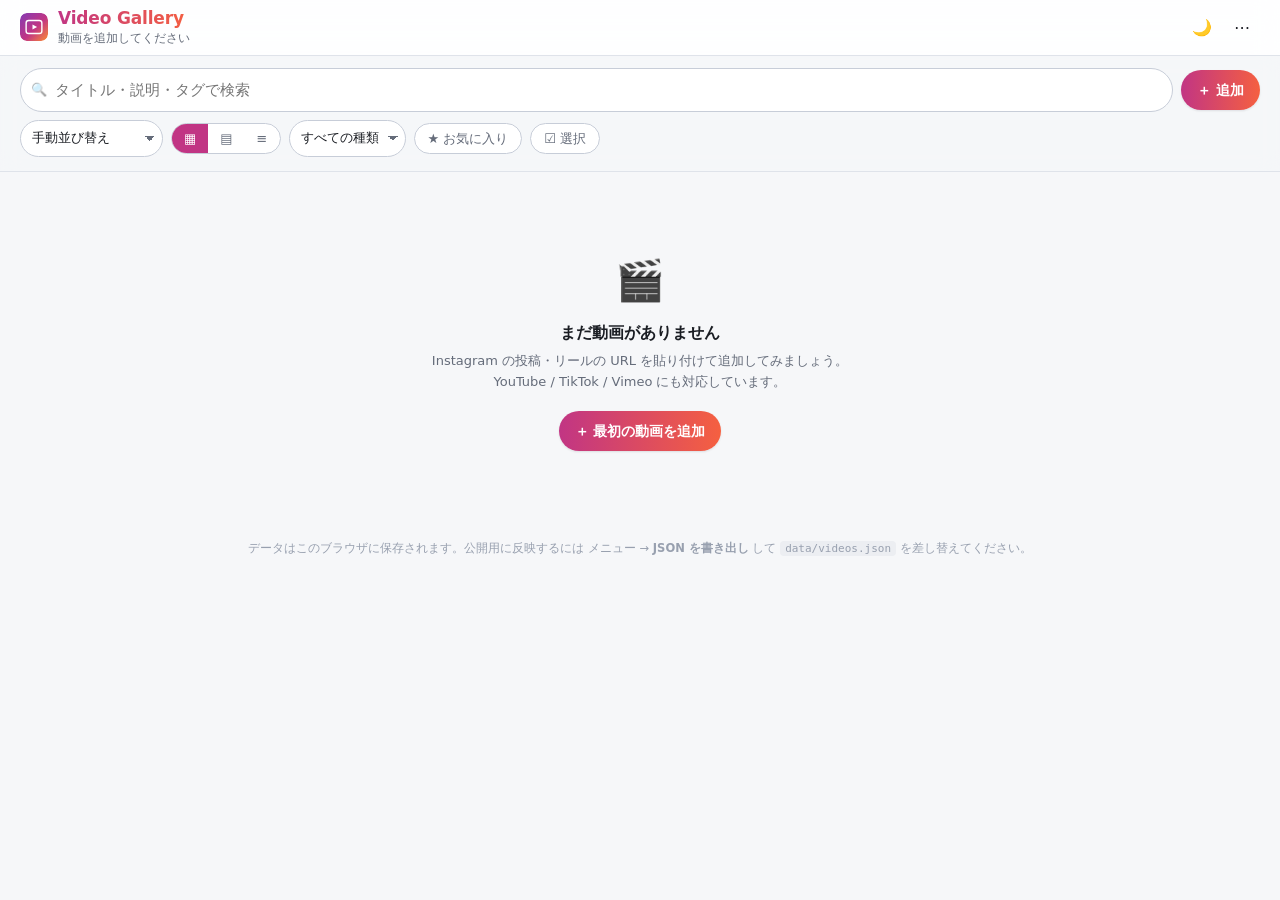
==== index.html @ 579e579d "動画ギャラリーの初期公開 Instagram / YouTube / TikTok / Vimeo の動画をURLで登録して一覧表示する静的サイト。 検索・タグ・並び替え・一括操作に加え、GitHub" ====
<!DOCTYPE html>
<html lang="ja">
<head>
<meta charset="UTF-8">
<meta name="viewport" content="width=device-width, initial-scale=1, viewport-fit=cover">
<meta name="theme-color" content="#0f1115">
<meta name="description" content="Instagram などの動画をまとめて一覧表示するギャラリー">
<title>Video Gallery</title>
<link rel="icon" href="icon.svg" type="image/svg+xml">
<link rel="manifest" href="manifest.json">
<link rel="stylesheet" href="style.css">
</head>
<body>

<header class="app-header">
  <div class="brand">
    <img src="icon.svg" alt="" class="brand-icon" width="28" height="28">
    <div class="brand-text">
      <h1>Video Gallery</h1>
      <p class="stats" id="stats">読み込み中…</p>
    </div>
  </div>
  <div class="header-actions">
    <button type="button" class="sync-btn" id="syncBtn" hidden aria-haspopup="dialog"></button>
    <button type="button" class="icon-btn" id="themeBtn" title="テーマ切り替え" aria-label="テーマ切り替え">🌙</button>
    <button type="button" class="icon-btn" id="menuBtn" title="メニュー" aria-label="メニュー" aria-haspopup="dialog">⋯</button>
  </div>
</header>

<div class="toolbar">
  <div class="toolbar-row">
    <div class="search-wrap">
      <span class="search-icon" aria-hidden="true">🔍</span>
      <input type="search" id="search" placeholder="タイトル・説明・タグで検索" autocomplete="off" aria-label="検索">
      <button type="button" class="clear-btn" id="searchClear" hidden aria-label="検索をクリア">×</button>
    </div>
    <button type="button" class="primary-btn add-btn" id="addBtn">＋ 追加</button>
  </div>

  <div class="toolbar-row scroll-row">
    <label class="select-wrap">
      <span class="sr-only">並び順</span>
      <select id="sort" aria-label="並び順">
        <option value="manual">手動並び替え</option>
        <option value="added-desc">追加が新しい順</option>
        <option value="added-asc">追加が古い順</option>
        <option value="published-desc">公開日が新しい順</option>
        <option value="published-asc">公開日が古い順</option>
        <option value="title-asc">タイトル昇順</option>
        <option value="title-desc">タイトル降順</option>
        <option value="rating-desc">評価が高い順</option>
        <option value="random">ランダム</option>
      </select>
    </label>

    <div class="seg" role="group" aria-label="表示形式">
      <button type="button" data-view="grid" class="seg-btn is-active" title="グリッド表示">▦</button>
      <button type="button" data-view="list" class="seg-btn" title="リスト表示">▤</button>
      <button type="button" data-view="compact" class="seg-btn" title="コンパクト表示">≡</button>
    </div>

    <label class="select-wrap">
      <span class="sr-only">プラットフォーム</span>
      <select id="platformFilter" aria-label="プラットフォームで絞り込み">
        <option value="">すべての種類</option>
      </select>
    </label>

    <button type="button" class="chip" id="favFilter" aria-pressed="false">★ お気に入り</button>
    <button type="button" class="chip" id="selectModeBtn" aria-pressed="false">☑ 選択</button>
  </div>

  <div class="tag-row" id="tagRow" hidden></div>
</div>

<div class="bulkbar" id="bulkbar" hidden>
  <span id="bulkCount">0件を選択中</span>
  <div class="bulkbar-actions">
    <button type="button" class="ghost-btn" id="bulkAll">全選択</button>
    <button type="button" class="ghost-btn" id="bulkFav">★ 切替</button>
    <button type="button" class="ghost-btn" id="bulkTag">タグ追加</button>
    <button type="button" class="ghost-btn danger" id="bulkDelete">削除</button>
  </div>
</div>

<main>
  <div id="gallery" class="gallery view-grid" aria-live="polite"></div>

  <div id="emptyState" class="empty" hidden>
    <p class="empty-emoji">🎬</p>
    <p class="empty-title">まだ動画がありません</p>
    <p class="empty-body">Instagram の投稿・リールの URL を貼り付けて追加してみましょう。<br>YouTube / TikTok / Vimeo にも対応しています。</p>
    <button type="button" class="primary-btn" id="emptyAddBtn">＋ 最初の動画を追加</button>
  </div>

  <div id="noResult" class="empty" hidden>
    <p class="empty-emoji">🔍</p>
    <p class="empty-title">条件に合う動画がありません</p>
    <button type="button" class="ghost-btn" id="resetFilterBtn">絞り込みを解除</button>
  </div>
</main>

<footer class="app-footer">
  <p>データはこのブラウザに保存されます。公開用に反映するには メニュー → <b>JSON を書き出し</b> して <code>data/videos.json</code> を差し替えてください。</p>
</footer>

<!-- 追加・編集ダイアログ -->
<dialog id="itemDialog" class="dialog">
  <form method="dialog" id="itemForm">
    <div class="dialog-head">
      <h2 id="dialogTitle">動画を追加</h2>
      <button type="button" class="icon-btn" data-close aria-label="閉じる">×</button>
    </div>

    <div class="dialog-body">
      <label class="field">
        <span class="field-label">URL <em>必須</em></span>
        <input type="url" id="fUrl" required placeholder="https://www.instagram.com/reel/xxxxxxxxx/" autocomplete="off">
        <span class="field-hint" id="urlHint">Instagram / YouTube / TikTok / Vimeo / X の URL</span>
      </label>

      <div class="preview-slot" id="formPreview" hidden></div>

      <label class="field">
        <span class="field-label">タイトル</span>
        <input type="text" id="fTitle" placeholder="例：夏の海リール" maxlength="120">
      </label>

      <label class="field">
        <span class="field-label">説明</span>
        <textarea id="fDesc" rows="3" placeholder="メモや説明を自由に" maxlength="1000"></textarea>
      </label>

      <label class="field">
        <span class="field-label">タグ</span>
        <input type="text" id="fTags" placeholder="旅行, 料理, お気に入り（カンマ区切り）" list="tagSuggest" autocomplete="off">
        <datalist id="tagSuggest"></datalist>
      </label>

      <div class="field-grid">
        <label class="field">
          <span class="field-label">公開日</span>
          <input type="date" id="fDate">
        </label>
        <label class="field">
          <span class="field-label">評価</span>
          <select id="fRating">
            <option value="0">なし</option>
            <option value="1">★</option>
            <option value="2">★★</option>
            <option value="3">★★★</option>
            <option value="4">★★★★</option>
            <option value="5">★★★★★</option>
          </select>
        </label>
      </div>

      <label class="field">
        <span class="field-label">サムネイル URL <em class="opt">任意</em></span>
        <input type="url" id="fThumb" placeholder="カードに表示する画像（未指定なら自動 / プレースホルダ）">
      </label>

      <label class="check">
        <input type="checkbox" id="fFav">
        <span>お気に入りに追加する</span>
      </label>
    </div>

    <div class="dialog-foot">
      <button type="button" class="ghost-btn danger" id="deleteBtn" hidden>削除</button>
      <span class="spacer"></span>
      <button type="button" class="ghost-btn" data-close>キャンセル</button>
      <button type="submit" class="primary-btn" id="saveBtn">保存</button>
    </div>
  </form>
</dialog>

<!-- 一括貼り付けダイアログ -->
<dialog id="bulkAddDialog" class="dialog">
  <div class="dialog-head">
    <h2>URL をまとめて追加</h2>
    <button type="button" class="icon-btn" data-close aria-label="閉じる">×</button>
  </div>
  <div class="dialog-body">
    <p class="dialog-note">1行に1つずつ URL を貼り付けてください。タイトルは後から編集できます。</p>
    <textarea id="bulkUrls" rows="8" placeholder="https://www.instagram.com/reel/aaa/&#10;https://www.instagram.com/p/bbb/&#10;https://youtu.be/ccc"></textarea>
  </div>
  <div class="dialog-foot">
    <span class="spacer"></span>
    <button type="button" class="ghost-btn" data-close>キャンセル</button>
    <button type="button" class="primary-btn" id="bulkAddRun">追加する</button>
  </div>
</dialog>

<!-- メニュー -->
<dialog id="menuDialog" class="dialog sheet">
  <div class="dialog-head">
    <h2>メニュー</h2>
    <button type="button" class="icon-btn" data-close aria-label="閉じる">×</button>
  </div>
  <div class="dialog-body menu-body">
    <h3 class="menu-head">追加</h3>
    <button type="button" class="menu-item" id="mBulkAdd"><span>📋</span>URL をまとめて追加</button>

    <h3 class="menu-head">GitHub 連携</h3>
    <button type="button" class="menu-item" id="mGhSettings"><span>🔗</span>GitHub 連携の設定</button>
    <button type="button" class="menu-item" id="mGhPush"><span>⬆️</span>今すぐ GitHub に反映</button>
    <button type="button" class="menu-item" id="mGhPull"><span>⬇️</span>GitHub から読み込み直す</button>

    <h3 class="menu-head">データ</h3>
    <button type="button" class="menu-item" id="mExport"><span>⬇️</span>JSON を書き出し（公開用）</button>
    <button type="button" class="menu-item" id="mCopy"><span>📄</span>JSON をクリップボードにコピー</button>
    <button type="button" class="menu-item" id="mImport"><span>⬆️</span>JSON を読み込み</button>
    <button type="button" class="menu-item" id="mSeed"><span>🔄</span>公開データを再読み込み</button>
    <button type="button" class="menu-item danger" id="mClear"><span>🗑️</span>すべて削除</button>

    <h3 class="menu-head">表示設定</h3>
    <label class="menu-toggle">
      <input type="checkbox" id="optAutoEmbed">
      <span>カードで埋め込みを自動読み込み<small>オフだとサムネイルをタップして再生（軽快）</small></span>
    </label>
    <label class="menu-toggle">
      <input type="checkbox" id="optShowDesc" checked>
      <span>カードに説明文を表示</span>
    </label>

    <h3 class="menu-head">その他</h3>
    <button type="button" class="menu-item" id="mHelp"><span>⌨️</span>キーボードショートカット</button>
    <input type="file" id="importFile" accept="application/json,.json" hidden>
  </div>
</dialog>

<!-- GitHub 連携 -->
<dialog id="ghDialog" class="dialog">
  <div class="dialog-head">
    <h2>GitHub 連携</h2>
    <button type="button" class="icon-btn" data-close aria-label="閉じる">×</button>
  </div>
  <div class="dialog-body">
    <p class="dialog-note">
      設定すると、追加・編集・削除・並び替えがそのまま <code>data/videos.json</code> にコミットされます。
      トークンは<b>このブラウザにだけ</b>保存され、リポジトリや書き出す JSON には含まれません。
    </p>

    <div class="field-grid">
      <label class="field">
        <span class="field-label">オーナー <em>必須</em></span>
        <input type="text" id="ghOwner" placeholder="your-name" autocomplete="off" spellcheck="false">
      </label>
      <label class="field">
        <span class="field-label">リポジトリ <em>必須</em></span>
        <input type="text" id="ghRepo" placeholder="video-gallery" autocomplete="off" spellcheck="false">
      </label>
    </div>

    <div class="field-grid">
      <label class="field">
        <span class="field-label">ブランチ</span>
        <input type="text" id="ghBranch" placeholder="main" autocomplete="off" spellcheck="false">
      </label>
      <label class="field">
        <span class="field-label">ファイルパス</span>
        <input type="text" id="ghPath" placeholder="data/videos.json" autocomplete="off" spellcheck="false">
      </label>
    </div>

    <label class="field">
      <span class="field-label">アクセストークン <em>必須</em></span>
      <input type="password" id="ghToken" placeholder="github_pat_..." autocomplete="off" spellcheck="false">
      <span class="field-hint">
        Fine-grained personal access token を、<b>対象リポジトリ 1 つだけ</b>・権限は
        <b>Contents: Read and write</b> のみ・有効期限ありで作成してください。
      </span>
    </label>
    <label class="check"><input type="checkbox" id="ghShowToken"><span>トークンを表示する</span></label>

    <div class="gh-status" id="ghStatus" hidden></div>

    <div class="gh-conflict" id="ghConflict" hidden>
      <p><b>GitHub 側のデータが更新されています。</b>別の端末やブラウザから編集した可能性があります。どちらを残すか選んでください。</p>
      <div class="gh-conflict-actions">
        <button type="button" class="ghost-btn" id="ghTakeRemote">GitHub 側を取り込む</button>
        <button type="button" class="ghost-btn danger" id="ghTakeLocal">この端末の内容で上書き</button>
      </div>
    </div>
  </div>
  <div class="dialog-foot">
    <button type="button" class="ghost-btn danger" id="ghDisconnect" hidden>連携を解除</button>
    <span class="spacer"></span>
    <button type="button" class="ghost-btn" id="ghTest">接続テスト</button>
    <button type="button" class="primary-btn" id="ghSaveBtn">保存して同期</button>
  </div>
</dialog>

<!-- ヘルプ -->
<dialog id="helpDialog" class="dialog">
  <div class="dialog-head">
    <h2>キーボードショートカット</h2>
    <button type="button" class="icon-btn" data-close aria-label="閉じる">×</button>
  </div>
  <div class="dialog-body">
    <dl class="keys">
      <dt><kbd>N</kbd></dt><dd>動画を追加</dd>
      <dt><kbd>/</kbd></dt><dd>検索へ移動</dd>
      <dt><kbd>G</kbd></dt><dd>グリッド表示</dd>
      <dt><kbd>L</kbd></dt><dd>リスト表示</dd>
      <dt><kbd>C</kbd></dt><dd>コンパクト表示</dd>
      <dt><kbd>F</kbd></dt><dd>お気に入りのみ表示</dd>
      <dt><kbd>S</kbd></dt><dd>選択モード</dd>
      <dt><kbd>?</kbd></dt><dd>このヘルプ</dd>
      <dt><kbd>Esc</kbd></dt><dd>閉じる / 解除</dd>
    </dl>
    <p class="dialog-note">JSON ファイルをこのページにドラッグ＆ドロップすると読み込めます。</p>
  </div>
</dialog>

<!-- 拡大表示 -->
<dialog id="lightbox" class="lightbox">
  <button type="button" class="lightbox-close" data-close aria-label="閉じる">×</button>
  <div class="lightbox-inner" id="lightboxInner"></div>
  <div class="lightbox-meta" id="lightboxMeta"></div>
  <button type="button" class="lightbox-nav prev" id="lbPrev" aria-label="前へ">‹</button>
  <button type="button" class="lightbox-nav next" id="lbNext" aria-label="次へ">›</button>
</dialog>

<!-- モバイル用の追加ボタン。.toolbar は backdrop-filter を持つため、
     その中に置くと position:fixed の基準がツールバーになってしまう。 -->
<button type="button" class="fab" id="fabAdd" aria-label="動画を追加">＋</button>

<div class="toast" id="toast" hidden>
  <span id="toastMsg"></span>
  <button type="button" id="toastAction" hidden></button>
</div>

<div class="dropzone" id="dropzone" hidden><p>JSON ファイルをドロップして読み込み</p></div>

<script src="app.js"></script>
</body>
</html>
---- style.css ----
/* ==========================================================================
   Video Gallery — mobile-first, no build step
   ========================================================================== */

:root {
  --bg: #f6f7f9;
  --bg-elev: #ffffff;
  --bg-sunken: #eceef2;
  --text: #1a1d23;
  --text-dim: #656c7a;
  --text-faint: #98a0af;
  --border: #dfe3ea;
  --border-strong: #c7cdd8;
  --accent: #c13584;
  --accent-2: #f56040;
  --accent-soft: rgba(193, 53, 132, 0.1);
  --danger: #d13438;
  --star: #f5a623;
  --shadow-sm: 0 1px 2px rgba(20, 24, 32, 0.06), 0 1px 3px rgba(20, 24, 32, 0.05);
  --shadow-md: 0 4px 12px rgba(20, 24, 32, 0.1);
  --shadow-lg: 0 16px 48px rgba(20, 24, 32, 0.22);
  --radius: 14px;
  --radius-sm: 9px;
  --header-h: 56px;
}

html[data-theme="dark"] {
  --bg: #0f1115;
  --bg-elev: #181b22;
  --bg-sunken: #22262f;
  --text: #e9ecf1;
  --text-dim: #a2abbb;
  --text-faint: #6d7688;
  --border: #2a2f3a;
  --border-strong: #3b4250;
  --accent: #e1568f;
  --accent-2: #fa8142;
  --accent-soft: rgba(225, 86, 143, 0.16);
  --danger: #ef5350;
  --shadow-sm: 0 1px 2px rgba(0, 0, 0, 0.4);
  --shadow-md: 0 4px 14px rgba(0, 0, 0, 0.45);
  --shadow-lg: 0 16px 48px rgba(0, 0, 0, 0.6);
}

* { box-sizing: border-box; }

/* .toast / .gallery などに display を指定しているため、hidden を勝たせる */
[hidden] { display: none !important; }

html { -webkit-text-size-adjust: 100%; }

body {
  margin: 0;
  padding: 0 0 calc(72px + env(safe-area-inset-bottom));
  background: var(--bg);
  color: var(--text);
  font-family: -apple-system, BlinkMacSystemFont, "Hiragino Sans", "Noto Sans JP",
    "Yu Gothic UI", "Meiryo", system-ui, sans-serif;
  font-size: 15px;
  line-height: 1.6;
  -webkit-font-smoothing: antialiased;
}

h1, h2, h3 { margin: 0; font-weight: 700; line-height: 1.3; }

button { font: inherit; color: inherit; cursor: pointer; }

input, textarea, select {
  font: inherit;
  color: var(--text);
  background: var(--bg-elev);
  border: 1px solid var(--border-strong);
  border-radius: var(--radius-sm);
  padding: 9px 11px;
  width: 100%;
}

input:focus-visible, textarea:focus-visible, select:focus-visible,
button:focus-visible, [tabindex]:focus-visible {
  outline: 2px solid var(--accent);
  outline-offset: 2px;
}

textarea { resize: vertical; min-height: 68px; }

.sr-only {
  position: absolute; width: 1px; height: 1px; padding: 0; margin: -1px;
  overflow: hidden; clip: rect(0 0 0 0); white-space: nowrap; border: 0;
}

/* --- header ------------------------------------------------------------- */

.app-header {
  position: sticky;
  top: 0;
  z-index: 30;
  display: flex;
  align-items: center;
  justify-content: space-between;
  gap: 12px;
  height: var(--header-h);
  padding: 0 14px;
  background: color-mix(in srgb, var(--bg-elev) 88%, transparent);
  backdrop-filter: saturate(160%) blur(12px);
  border-bottom: 1px solid var(--border);
}

.brand { display: flex; align-items: center; gap: 10px; min-width: 0; }
.brand-icon { flex: none; border-radius: 7px; }
.brand-text { min-width: 0; }
.brand h1 {
  font-size: 17px;
  letter-spacing: -0.01em;
  background: linear-gradient(92deg, var(--accent), var(--accent-2));
  -webkit-background-clip: text;
  background-clip: text;
  color: transparent;
}
.stats {
  margin: 0;
  font-size: 11.5px;
  color: var(--text-dim);
  white-space: nowrap;
  overflow: hidden;
  text-overflow: ellipsis;
}

.header-actions { display: flex; gap: 4px; flex: none; }

.icon-btn {
  display: grid;
  place-items: center;
  width: 36px; height: 36px;
  border: 0;
  border-radius: 10px;
  background: transparent;
  font-size: 16px;
  line-height: 1;
}
.icon-btn:hover { background: var(--bg-sunken); }

/* --- GitHub 同期状態 ---------------------------------------------------- */

.sync-btn {
  display: flex;
  align-items: center;
  gap: 5px;
  border: 1px solid var(--border-strong);
  background: var(--bg-elev);
  color: var(--text-dim);
  border-radius: 999px;
  padding: 5px 11px;
  font-size: 12px;
  white-space: nowrap;
}
.sync-icon { font-size: 11px; line-height: 1; }
.sync-btn[data-state="synced"] { color: #2e9e5b; border-color: color-mix(in srgb, #2e9e5b 34%, var(--border)); }
.sync-btn[data-state="dirty"]  { color: var(--accent); border-color: color-mix(in srgb, var(--accent) 40%, var(--border)); }
.sync-btn[data-state="syncing"] .sync-icon { animation: spin 1s linear infinite; }
.sync-btn[data-state="error"],
.sync-btn[data-state="conflict"] {
  color: #fff;
  background: var(--danger);
  border-color: var(--danger);
}
@keyframes spin { to { transform: rotate(360deg); } }

@media (max-width: 480px) {
  .sync-label { display: none; }
  .sync-btn { padding: 6px 9px; }
}

.gh-status {
  margin-top: 4px;
  padding: 9px 11px;
  border-radius: var(--radius-sm);
  background: var(--bg-sunken);
  font-size: 12.5px;
  line-height: 1.55;
}
.gh-status.ok { color: #2e9e5b; background: color-mix(in srgb, #2e9e5b 12%, var(--bg-sunken)); }
.gh-status.ng { color: var(--danger); background: color-mix(in srgb, var(--danger) 12%, var(--bg-sunken)); }

.gh-conflict {
  margin-top: 12px;
  padding: 12px;
  border: 1px solid color-mix(in srgb, var(--danger) 45%, var(--border));
  border-radius: var(--radius-sm);
  background: color-mix(in srgb, var(--danger) 8%, var(--bg-elev));
  font-size: 12.5px;
  line-height: 1.6;
}
.gh-conflict p { margin: 0 0 10px; }
.gh-conflict-actions { display: flex; flex-wrap: wrap; gap: 8px; }

/* --- toolbar ------------------------------------------------------------ */

.toolbar {
  position: sticky;
  top: var(--header-h);
  z-index: 25;
  padding: 10px 14px;
  background: color-mix(in srgb, var(--bg) 90%, transparent);
  backdrop-filter: blur(10px);
  border-bottom: 1px solid var(--border);
}

.toolbar-row { display: flex; align-items: center; gap: 8px; }
.toolbar-row + .toolbar-row { margin-top: 8px; }

.scroll-row {
  overflow-x: auto;
  padding-bottom: 2px;
  scrollbar-width: none;
}
.scroll-row::-webkit-scrollbar { display: none; }
.scroll-row > * { flex: none; }

.search-wrap { position: relative; flex: 1 1 auto; min-width: 0; }
.search-wrap input { padding-left: 34px; padding-right: 32px; border-radius: 999px; }
.search-icon {
  position: absolute; left: 11px; top: 50%; transform: translateY(-50%);
  font-size: 13px; opacity: 0.6; pointer-events: none;
}
.clear-btn {
  position: absolute; right: 6px; top: 50%; transform: translateY(-50%);
  width: 24px; height: 24px; border: 0; border-radius: 50%;
  background: var(--bg-sunken); color: var(--text-dim); font-size: 15px; line-height: 1;
}

.select-wrap { position: relative; display: block; }
.select-wrap select {
  width: auto;
  padding: 7px 26px 7px 11px;
  border-radius: 999px;
  font-size: 13px;
  appearance: none;
  background-image: linear-gradient(45deg, transparent 50%, var(--text-dim) 50%),
                    linear-gradient(135deg, var(--text-dim) 50%, transparent 50%);
  background-position: right 12px center, right 7px center;
  background-size: 5px 5px, 5px 5px;
  background-repeat: no-repeat;
}

.seg {
  display: flex;
  background: var(--bg-elev);
  border: 1px solid var(--border-strong);
  border-radius: 999px;
  overflow: hidden;
}
.seg-btn {
  border: 0; background: transparent;
  padding: 7px 12px; font-size: 13px; line-height: 1.2;
  color: var(--text-dim);
}
.seg-btn.is-active { background: var(--accent); color: #fff; }

.chip {
  border: 1px solid var(--border-strong);
  background: var(--bg-elev);
  color: var(--text-dim);
  border-radius: 999px;
  padding: 7px 13px;
  font-size: 13px;
  line-height: 1.2;
  white-space: nowrap;
}
.chip[aria-pressed="true"] {
  background: var(--accent);
  border-color: var(--accent);
  color: #fff;
}

.tag-row {
  display: flex;
  gap: 6px;
  margin-top: 8px;
  overflow-x: auto;
  scrollbar-width: none;
  padding-bottom: 2px;
}
.tag-row::-webkit-scrollbar { display: none; }
.tag-row .chip { font-size: 12px; padding: 5px 11px; }
.tag-row .chip .n { opacity: 0.6; margin-left: 4px; font-size: 11px; }

.primary-btn {
  border: 0;
  border-radius: 999px;
  padding: 9px 16px;
  font-size: 14px;
  font-weight: 600;
  white-space: nowrap;
  color: #fff;
  background: linear-gradient(92deg, var(--accent), var(--accent-2));
  box-shadow: var(--shadow-sm);
}
.primary-btn:active { transform: translateY(1px); }

.ghost-btn {
  border: 1px solid var(--border-strong);
  background: var(--bg-elev);
  color: var(--text);
  border-radius: 999px;
  padding: 8px 14px;
  font-size: 13.5px;
  white-space: nowrap;
}
.ghost-btn.danger { color: var(--danger); border-color: color-mix(in srgb, var(--danger) 40%, var(--border)); }

/* --- bulk bar ----------------------------------------------------------- */

.bulkbar {
  position: sticky;
  top: calc(var(--header-h) + 52px);
  z-index: 24;
  display: flex;
  align-items: center;
  justify-content: space-between;
  gap: 10px;
  padding: 8px 14px;
  background: var(--accent);
  color: #fff;
  font-size: 13px;
  overflow-x: auto;
}
.bulkbar-actions { display: flex; gap: 6px; flex: none; }
.bulkbar .ghost-btn {
  background: rgba(255, 255, 255, 0.16);
  border-color: rgba(255, 255, 255, 0.32);
  color: #fff;
  padding: 5px 11px;
  font-size: 12.5px;
}
.bulkbar .ghost-btn.danger { color: #fff; background: rgba(0, 0, 0, 0.22); }

/* --- gallery ------------------------------------------------------------ */

main { padding: 14px; }

.gallery { display: grid; gap: 14px; align-items: start; }
.gallery.view-grid { grid-template-columns: 1fr; }
.gallery.view-compact { gap: 8px; }

@media (min-width: 620px) {
  .gallery.view-grid { grid-template-columns: repeat(2, 1fr); }
}
@media (min-width: 1000px) {
  .gallery.view-grid { grid-template-columns: repeat(3, 1fr); }
  main { padding: 20px max(20px, calc((100% - 1360px) / 2)); }
  .toolbar { padding: 12px max(20px, calc((100% - 1360px) / 2)); }
  .app-header { padding: 0 max(20px, calc((100% - 1360px) / 2)); }
}
@media (min-width: 1400px) {
  .gallery.view-grid { grid-template-columns: repeat(4, 1fr); }
}

.card {
  position: relative;
  display: flex;
  flex-direction: column;
  background: var(--bg-elev);
  border: 1px solid var(--border);
  border-radius: var(--radius);
  box-shadow: var(--shadow-sm);
  overflow: hidden;
  transition: box-shadow 0.16s ease, transform 0.16s ease, opacity 0.16s ease;
}
.card:hover { box-shadow: var(--shadow-md); }
.card.is-dragging { opacity: 0.4; }
.card.drop-before { box-shadow: -3px 0 0 0 var(--accent), var(--shadow-md); }
.card.drop-after  { box-shadow: 3px 0 0 0 var(--accent), var(--shadow-md); }
.card.is-selected { border-color: var(--accent); box-shadow: 0 0 0 2px var(--accent); }

/* サムネイル段階は全カード同じ縦横比に揃え、再生を始めたら本来の比率に戻す。
   （揃えないと 9:16 のカードが行全体を引き伸ばし、他カードに余白ができる） */
.card-media {
  position: relative;
  background: var(--bg-sunken);
  aspect-ratio: 4 / 5;
  overflow: hidden;
}
.card-media.is-playing { aspect-ratio: var(--ratio, 4 / 5); }
.card-media img {
  width: 100%; height: 100%;
  object-fit: cover;
  display: block;
}
.card-media iframe {
  position: absolute; inset: 0;
  width: 100%; height: 100%;
  border: 0;
  background: #000;
}
.card-media .placeholder {
  position: absolute; inset: 0;
  display: grid; place-items: center;
  padding: 18px;
  text-align: center;
  font-size: 12px;
  color: rgba(255, 255, 255, 0.9);
  background: linear-gradient(135deg, var(--ph-a, #833ab4), var(--ph-b, #fd1d1d));
}
.card-media .placeholder span { font-size: 30px; display: block; margin-bottom: 6px; }

.play-overlay {
  position: absolute; inset: 0;
  display: grid; place-items: center;
  border: 0;
  width: 100%;
  background: linear-gradient(180deg, rgba(0,0,0,0.05), rgba(0,0,0,0.42));
  color: #fff;
}
.play-overlay .play-icon {
  width: 52px; height: 52px;
  display: grid; place-items: center;
  border-radius: 50%;
  background: rgba(255, 255, 255, 0.92);
  color: #111;
  font-size: 19px;
  padding-left: 3px;
  box-shadow: var(--shadow-md);
  transition: transform 0.15s ease;
}
.play-overlay:hover .play-icon { transform: scale(1.08); }

.badge-platform {
  position: absolute; left: 8px; top: 8px;
  padding: 3px 8px;
  border-radius: 999px;
  font-size: 10.5px;
  font-weight: 700;
  letter-spacing: 0.02em;
  color: #fff;
  background: rgba(0, 0, 0, 0.6);
  backdrop-filter: blur(4px);
}

.card-body { padding: 11px 12px 12px; display: flex; flex-direction: column; gap: 6px; flex: 1; }
.card-title {
  font-size: 14.5px; font-weight: 600; line-height: 1.4;
  display: -webkit-box; -webkit-line-clamp: 2; -webkit-box-orient: vertical; overflow: hidden;
}
.card-desc {
  font-size: 12.5px; color: var(--text-dim); line-height: 1.55;
  display: -webkit-box; -webkit-line-clamp: 3; -webkit-box-orient: vertical; overflow: hidden;
  white-space: pre-wrap;
}
.card-tags { display: flex; flex-wrap: wrap; gap: 4px; }
.card-tag {
  border: 0;
  font-size: 11px;
  padding: 2px 8px;
  border-radius: 999px;
  background: var(--accent-soft);
  color: var(--accent);
}
.card-meta {
  display: flex; align-items: center; gap: 8px;
  margin-top: auto; padding-top: 4px;
  font-size: 11.5px; color: var(--text-faint);
}
.card-rating { color: var(--star); letter-spacing: 1px; }

.card-actions {
  display: flex; gap: 2px; margin-left: auto;
}
.card-actions button {
  border: 0; background: transparent;
  width: 28px; height: 28px;
  border-radius: 8px;
  font-size: 13px; line-height: 1;
  color: var(--text-dim);
}
.card-actions button:hover { background: var(--bg-sunken); color: var(--text); }
.card-actions .fav.is-on { color: var(--star); }

.card-check {
  position: absolute; right: 8px; top: 8px; z-index: 3;
  width: 24px; height: 24px;
  accent-color: var(--accent);
}

.drag-handle {
  position: absolute; left: 8px; bottom: 8px; z-index: 3;
  width: 30px; height: 30px;
  border: 0; border-radius: 8px;
  background: rgba(0, 0, 0, 0.55);
  color: #fff; font-size: 13px;
  cursor: grab;
  backdrop-filter: blur(4px);
}

/* list view */
.gallery.view-list .card { flex-direction: row; }
.gallery.view-list .card-media { width: 148px; flex: none; aspect-ratio: 1 / 1; }
.gallery.view-list .card-media.is-playing { aspect-ratio: var(--ratio, 1 / 1); }
.gallery.view-list .card-body { padding: 11px 13px; }
@media (min-width: 620px) {
  .gallery.view-list { grid-template-columns: 1fr; }
  .gallery.view-list .card-media { width: 220px; aspect-ratio: 16 / 10; }
}

/* compact view */
.gallery.view-compact { grid-template-columns: 1fr; }
.gallery.view-compact .card { flex-direction: row; align-items: center; border-radius: var(--radius-sm); }
.gallery.view-compact .card-media { width: 64px; height: 64px; flex: none; aspect-ratio: 1 / 1; }
.gallery.view-compact .card-media .play-overlay .play-icon { width: 26px; height: 26px; font-size: 11px; }
.gallery.view-compact .badge-platform,
.gallery.view-compact .drag-handle { display: none; }
.gallery.view-compact .card-body { padding: 8px 10px; gap: 2px; }
.gallery.view-compact .card-desc,
.gallery.view-compact .card-tags { display: none; }
.gallery.view-compact .card-title { -webkit-line-clamp: 1; font-size: 13.5px; }

/* --- empty states ------------------------------------------------------- */

.empty {
  text-align: center;
  padding: 56px 20px;
  color: var(--text-dim);
}
.empty-emoji { font-size: 40px; margin: 0 0 8px; }
.empty-title { font-size: 16px; font-weight: 700; color: var(--text); margin: 0 0 6px; }
.empty-body { font-size: 13px; margin: 0 0 18px; }

.app-footer {
  padding: 0 16px 24px;
  text-align: center;
  font-size: 11.5px;
  color: var(--text-faint);
  line-height: 1.7;
}
.app-footer code {
  background: var(--bg-sunken);
  padding: 1px 5px;
  border-radius: 4px;
  font-size: 11px;
}

/* --- dialogs ------------------------------------------------------------ */

.dialog {
  width: min(560px, calc(100vw - 24px));
  max-height: min(88vh, 900px);
  padding: 0;
  border: 1px solid var(--border);
  border-radius: 18px;
  background: var(--bg-elev);
  color: var(--text);
  box-shadow: var(--shadow-lg);
  overflow: hidden;
}
.dialog::backdrop { background: rgba(10, 12, 16, 0.55); backdrop-filter: blur(2px); }
.dialog > form, .dialog > .dialog-body { display: block; }

.dialog-head {
  display: flex; align-items: center; justify-content: space-between;
  padding: 14px 14px 12px 18px;
  border-bottom: 1px solid var(--border);
}
.dialog-head h2 { font-size: 16px; }

.dialog-body {
  padding: 16px 18px;
  overflow-y: auto;
  max-height: calc(88vh - 132px);
}
.dialog-note { font-size: 12.5px; color: var(--text-dim); margin: 0 0 10px; }

.dialog-foot {
  display: flex; align-items: center; gap: 8px;
  padding: 12px 14px;
  border-top: 1px solid var(--border);
  background: var(--bg);
}
.spacer { flex: 1; }

.field { display: block; margin-bottom: 14px; }
.field-label { display: block; font-size: 12.5px; font-weight: 600; color: var(--text-dim); margin-bottom: 5px; }
.field-label em { font-style: normal; color: var(--accent); font-size: 11px; margin-left: 4px; }
.field-label em.opt { color: var(--text-faint); }
.field-hint { display: block; font-size: 11.5px; color: var(--text-faint); margin-top: 4px; }
.field-hint.ok { color: #2e9e5b; }
.field-hint.ng { color: var(--danger); }
.field-grid { display: grid; grid-template-columns: 1fr 1fr; gap: 12px; }

.check { display: flex; align-items: center; gap: 8px; font-size: 13.5px; }
.check input { width: auto; accent-color: var(--accent); }

.preview-slot {
  margin: -4px 0 14px;
  border-radius: var(--radius-sm);
  overflow: hidden;
  background: var(--bg-sunken);
  aspect-ratio: 4 / 5;
  max-height: 320px;
}
.preview-slot iframe { width: 100%; height: 100%; border: 0; }

.sheet { width: min(460px, calc(100vw - 24px)); }
.menu-body { padding: 8px 12px 18px; }
.menu-head {
  font-size: 11px; font-weight: 700; letter-spacing: 0.06em;
  color: var(--text-faint); text-transform: uppercase;
  margin: 14px 6px 6px;
}
.menu-item {
  display: flex; align-items: center; gap: 10px;
  width: 100%;
  border: 0; background: transparent;
  padding: 11px 10px;
  border-radius: 10px;
  font-size: 14px;
  text-align: left;
}
.menu-item:hover { background: var(--bg-sunken); }
.menu-item.danger { color: var(--danger); }
.menu-toggle {
  display: flex; align-items: flex-start; gap: 10px;
  padding: 9px 10px;
  font-size: 14px;
}
.menu-toggle input { width: auto; margin-top: 3px; accent-color: var(--accent); }
.menu-toggle small { display: block; font-size: 11.5px; color: var(--text-faint); }

.keys { display: grid; grid-template-columns: auto 1fr; gap: 8px 14px; margin: 0 0 14px; font-size: 13.5px; }
.keys dt { margin: 0; }
.keys dd { margin: 0; color: var(--text-dim); }
kbd {
  display: inline-block; min-width: 24px; text-align: center;
  padding: 2px 6px;
  border: 1px solid var(--border-strong);
  border-bottom-width: 2px;
  border-radius: 6px;
  background: var(--bg-sunken);
  font-size: 12px;
  font-family: ui-monospace, SFMono-Regular, Menlo, monospace;
}

/* --- lightbox ----------------------------------------------------------- */

.lightbox {
  width: 100vw; max-width: 100vw;
  height: 100dvh; max-height: 100dvh;
  padding: 0; border: 0;
  background: rgba(8, 9, 12, 0.95);
  color: #fff;
  overflow: hidden;
}
.lightbox::backdrop { background: rgba(8, 9, 12, 0.9); }
.lightbox-inner {
  position: absolute; inset: 56px 12px 84px;
  display: grid; place-items: center;
}
.lightbox-inner iframe {
  width: 100%;
  max-width: 560px;
  height: auto;
  max-height: 100%;
  aspect-ratio: var(--ratio, 4 / 5);
  border: 0; border-radius: 12px;
  background: #000;
}
.lightbox-close {
  position: absolute; right: 12px; top: 12px; z-index: 5;
  width: 38px; height: 38px;
  border: 0; border-radius: 50%;
  background: rgba(255, 255, 255, 0.14);
  color: #fff; font-size: 20px; line-height: 1;
}
.lightbox-meta {
  position: absolute; left: 0; right: 0; bottom: 0;
  padding: 12px 18px calc(16px + env(safe-area-inset-bottom));
  text-align: center;
  font-size: 13px;
}
.lightbox-meta h3 { font-size: 15px; margin-bottom: 3px; }
.lightbox-meta p { margin: 0; color: rgba(255, 255, 255, 0.66); font-size: 12px; }
.lightbox-meta a { color: #fff; font-size: 12px; }
.lightbox-nav {
  position: absolute; top: 50%; transform: translateY(-50%);
  width: 40px; height: 62px;
  border: 0; border-radius: 10px;
  background: rgba(255, 255, 255, 0.1);
  color: #fff; font-size: 26px; line-height: 1;
}
.lightbox-nav.prev { left: 6px; }
.lightbox-nav.next { right: 6px; }

/* --- toast / dropzone --------------------------------------------------- */

.toast {
  position: fixed;
  left: 50%;
  bottom: calc(18px + env(safe-area-inset-bottom));
  transform: translateX(-50%);
  z-index: 60;
  display: flex; align-items: center; gap: 12px;
  max-width: calc(100vw - 28px);
  padding: 11px 14px;
  border-radius: 12px;
  background: #23262e;
  color: #fff;
  font-size: 13.5px;
  box-shadow: var(--shadow-lg);
  animation: toast-in 0.2s ease;
}
html[data-theme="dark"] .toast { background: #333846; }
.toast button {
  border: 0; background: transparent;
  color: #7fd4ff; font-weight: 700; font-size: 13.5px;
  padding: 0 2px;
}
@keyframes toast-in { from { opacity: 0; transform: translate(-50%, 10px); } }

.dropzone {
  position: fixed; inset: 0; z-index: 80;
  display: grid; place-items: center;
  background: rgba(10, 12, 16, 0.72);
  color: #fff;
  font-size: 16px;
  font-weight: 600;
}
.dropzone p {
  border: 2px dashed rgba(255, 255, 255, 0.6);
  border-radius: 16px;
  padding: 40px 48px;
}

/* --- floating add button (mobile) --------------------------------------- */

.fab { display: none; }

@media (max-width: 619px) {
  .add-btn { display: none; }
  .fab {
    display: grid;
    place-items: center;
    position: fixed;
    right: 16px;
    bottom: calc(16px + env(safe-area-inset-bottom));
    z-index: 40;
    width: 56px; height: 56px;
    border: 0;
    border-radius: 50%;
    color: #fff;
    font-size: 26px;
    line-height: 1;
    background: linear-gradient(135deg, var(--accent), var(--accent-2));
    box-shadow: var(--shadow-lg);
  }
  .fab:active { transform: scale(0.94); }
}

@media (prefers-reduced-motion: reduce) {
  *, *::before, *::after { animation-duration: 0.01ms !important; transition-duration: 0.01ms !important; }
}
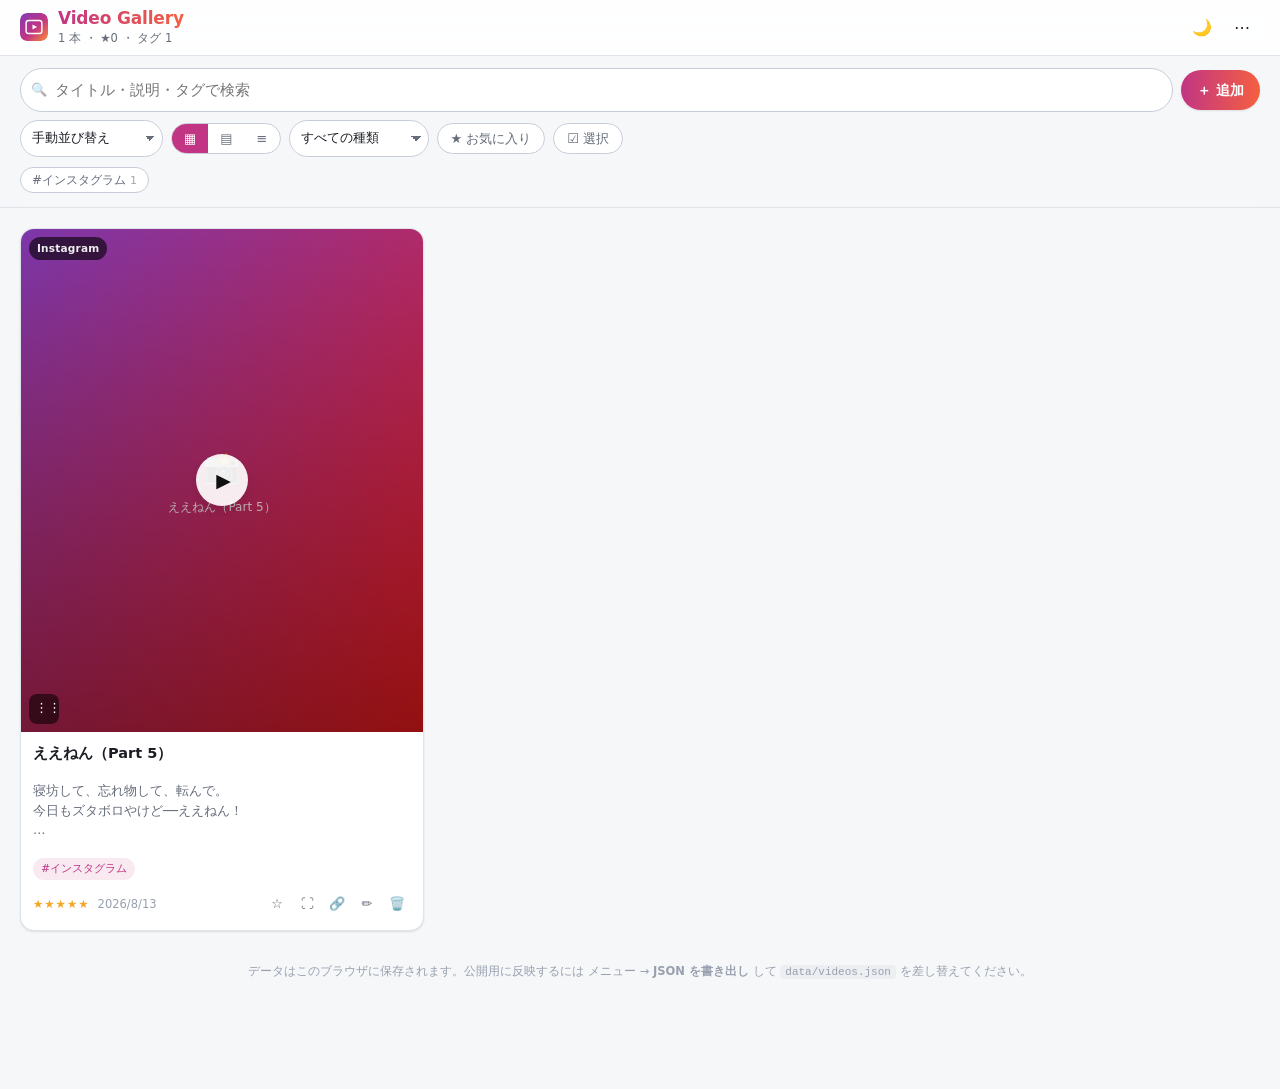
==== commit 7ed4cac7: "自前の動画ファイルをページ内で再生できるように Instagramの埋め込みは動画ファイルを配信しておらず、再生ボタンはInstagramへの 遷移導線でしかない。埋め込みiframeにsandbox" ====
--- a/index.html
+++ b/index.html
@@ -113,9 +113,24 @@
     </div>
 
     <div class="dialog-body">
-      <label class="field">
-        <span class="field-label">URL <em>必須</em></span>
-        <input type="url" id="fUrl" required placeholder="https://www.instagram.com/reel/xxxxxxxxx/" autocomplete="off">
+      <div class="field">
+        <span class="field-label">動画ファイル <em class="opt">推奨</em></span>
+        <div class="upload-row">
+          <button type="button" class="ghost-btn" id="videoPickBtn">端末から選ぶ</button>
+          <input type="file" id="videoFile" accept="video/*" hidden>
+          <input type="text" id="fVideo" placeholder="media/my-reel.mp4 または https://…" autocomplete="off" spellcheck="false">
+        </div>
+        <span class="field-hint" id="videoHint">
+          指定すると Instagram を経由せず、この動画をページ内で再生します。おすすめ動画に流されることもありません。
+        </span>
+        <div class="upload-progress" id="uploadProgress" hidden></div>
+      </div>
+
+      <div class="preview-slot" id="filePreview" hidden></div>
+
+      <label class="field">
+        <span class="field-label">元の投稿 URL <em class="opt">任意</em></span>
+        <input type="url" id="fUrl" placeholder="https://www.instagram.com/reel/xxxxxxxxx/" autocomplete="off">
         <span class="field-hint" id="urlHint">Instagram / YouTube / TikTok / Vimeo / X の URL</span>
       </label>
 
--- a/style.css
+++ b/style.css
@@ -386,11 +386,22 @@
   object-fit: cover;
   display: block;
 }
-.card-media iframe {
+.card-media iframe,
+.card-media video {
   position: absolute; inset: 0;
   width: 100%; height: 100%;
   border: 0;
   background: #000;
+}
+.card-media video { object-fit: contain; }
+
+.media-error {
+  position: absolute; left: 0; right: 0; bottom: 0;
+  padding: 8px 10px;
+  background: rgba(0, 0, 0, 0.78);
+  color: #fff;
+  font-size: 11.5px;
+  line-height: 1.5;
 }
 .card-media .placeholder {
   position: absolute; inset: 0;
@@ -596,7 +607,25 @@
   aspect-ratio: 4 / 5;
   max-height: 320px;
 }
-.preview-slot iframe { width: 100%; height: 100%; border: 0; }
+.preview-slot iframe,
+.preview-slot video { width: 100%; height: 100%; border: 0; }
+.preview-slot video { object-fit: contain; background: #000; }
+
+.upload-row { display: flex; gap: 8px; align-items: center; }
+.upload-row .ghost-btn { flex: none; }
+.upload-row input[type="text"] { min-width: 0; }
+.upload-row .ghost-btn:disabled { opacity: 0.55; cursor: progress; }
+
+.upload-progress {
+  margin-top: 8px;
+  padding: 8px 11px;
+  border-radius: var(--radius-sm);
+  background: var(--bg-sunken);
+  font-size: 12px;
+  line-height: 1.55;
+}
+.upload-progress.ok { color: #2e9e5b; background: color-mix(in srgb, #2e9e5b 12%, var(--bg-sunken)); }
+.upload-progress.ng { color: var(--danger); background: color-mix(in srgb, var(--danger) 12%, var(--bg-sunken)); }
 
 .sheet { width: min(460px, calc(100vw - 24px)); }
 .menu-body { padding: 8px 12px 18px; }
@@ -660,6 +689,12 @@
   max-height: 100%;
   aspect-ratio: var(--ratio, 4 / 5);
   border: 0; border-radius: 12px;
+  background: #000;
+}
+.lightbox-inner video {
+  max-width: 100%;
+  max-height: 100%;
+  border-radius: 12px;
   background: #000;
 }
 .lightbox-close {
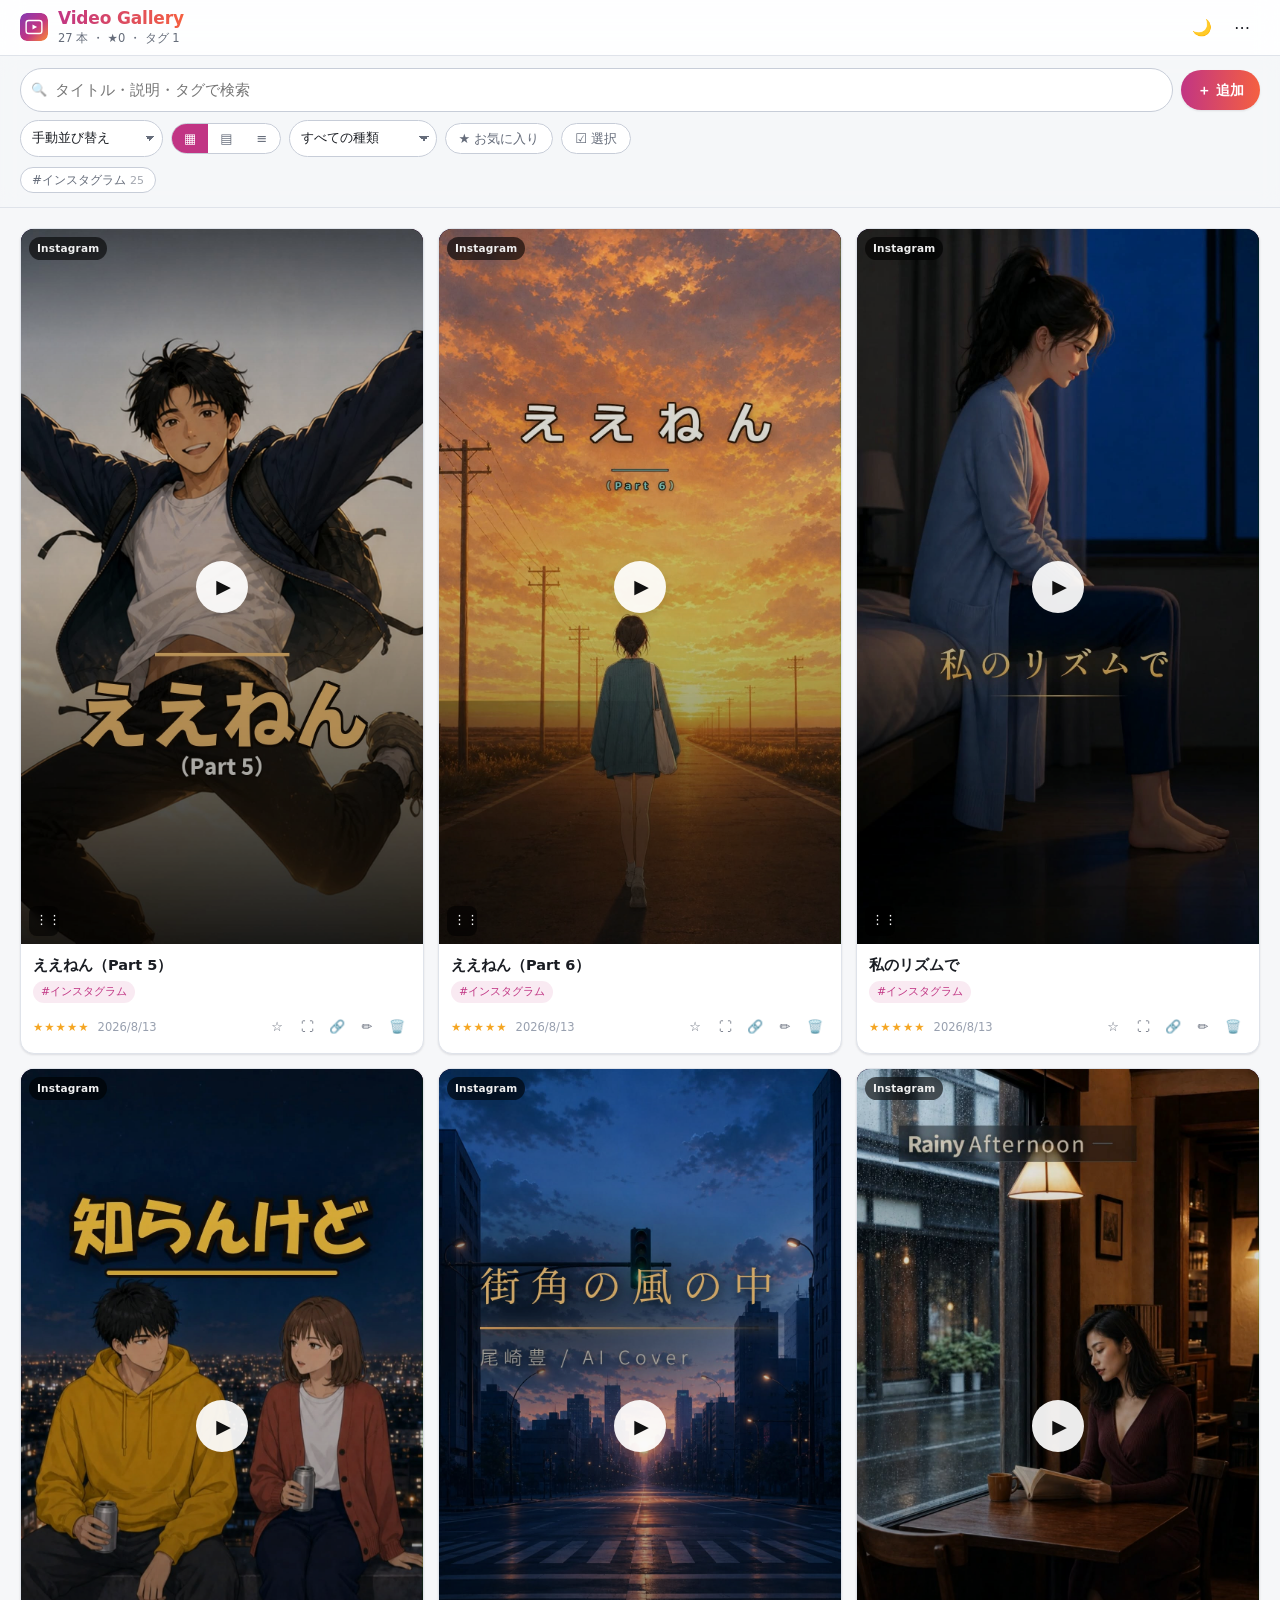
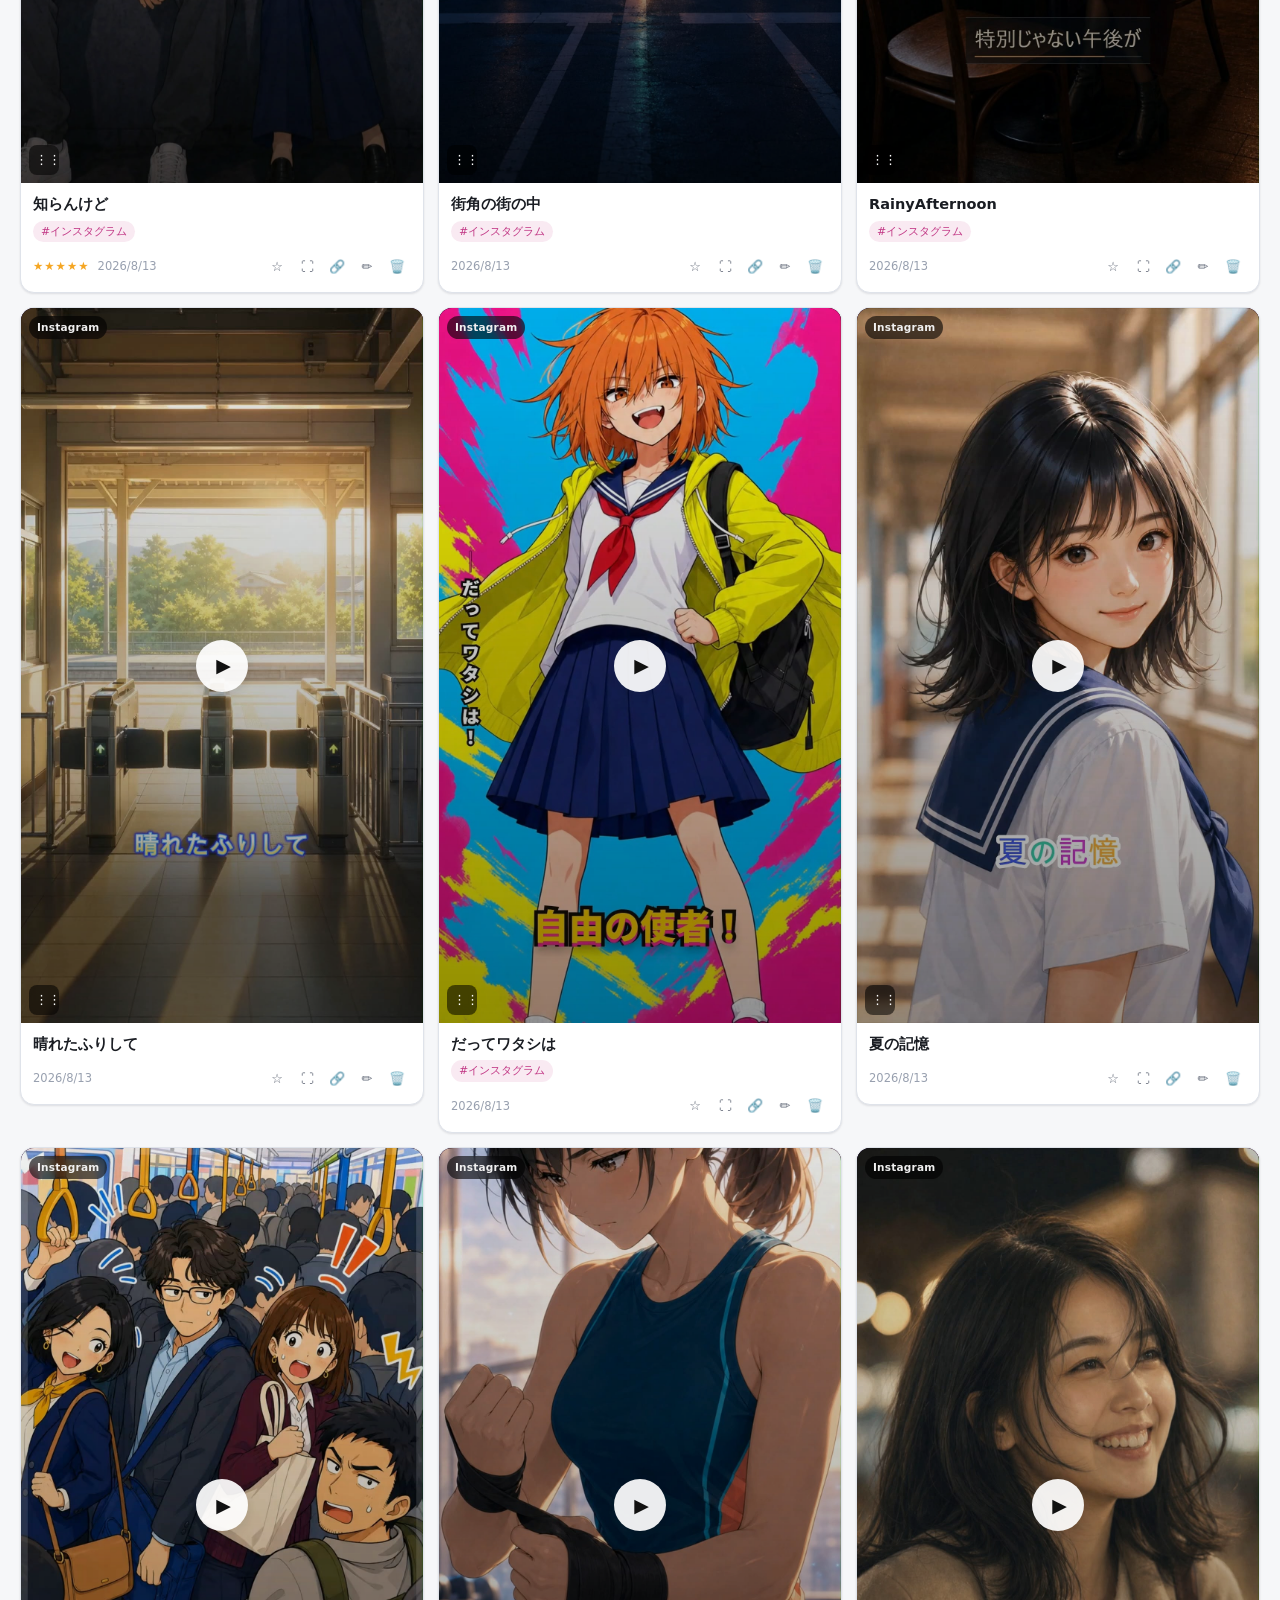
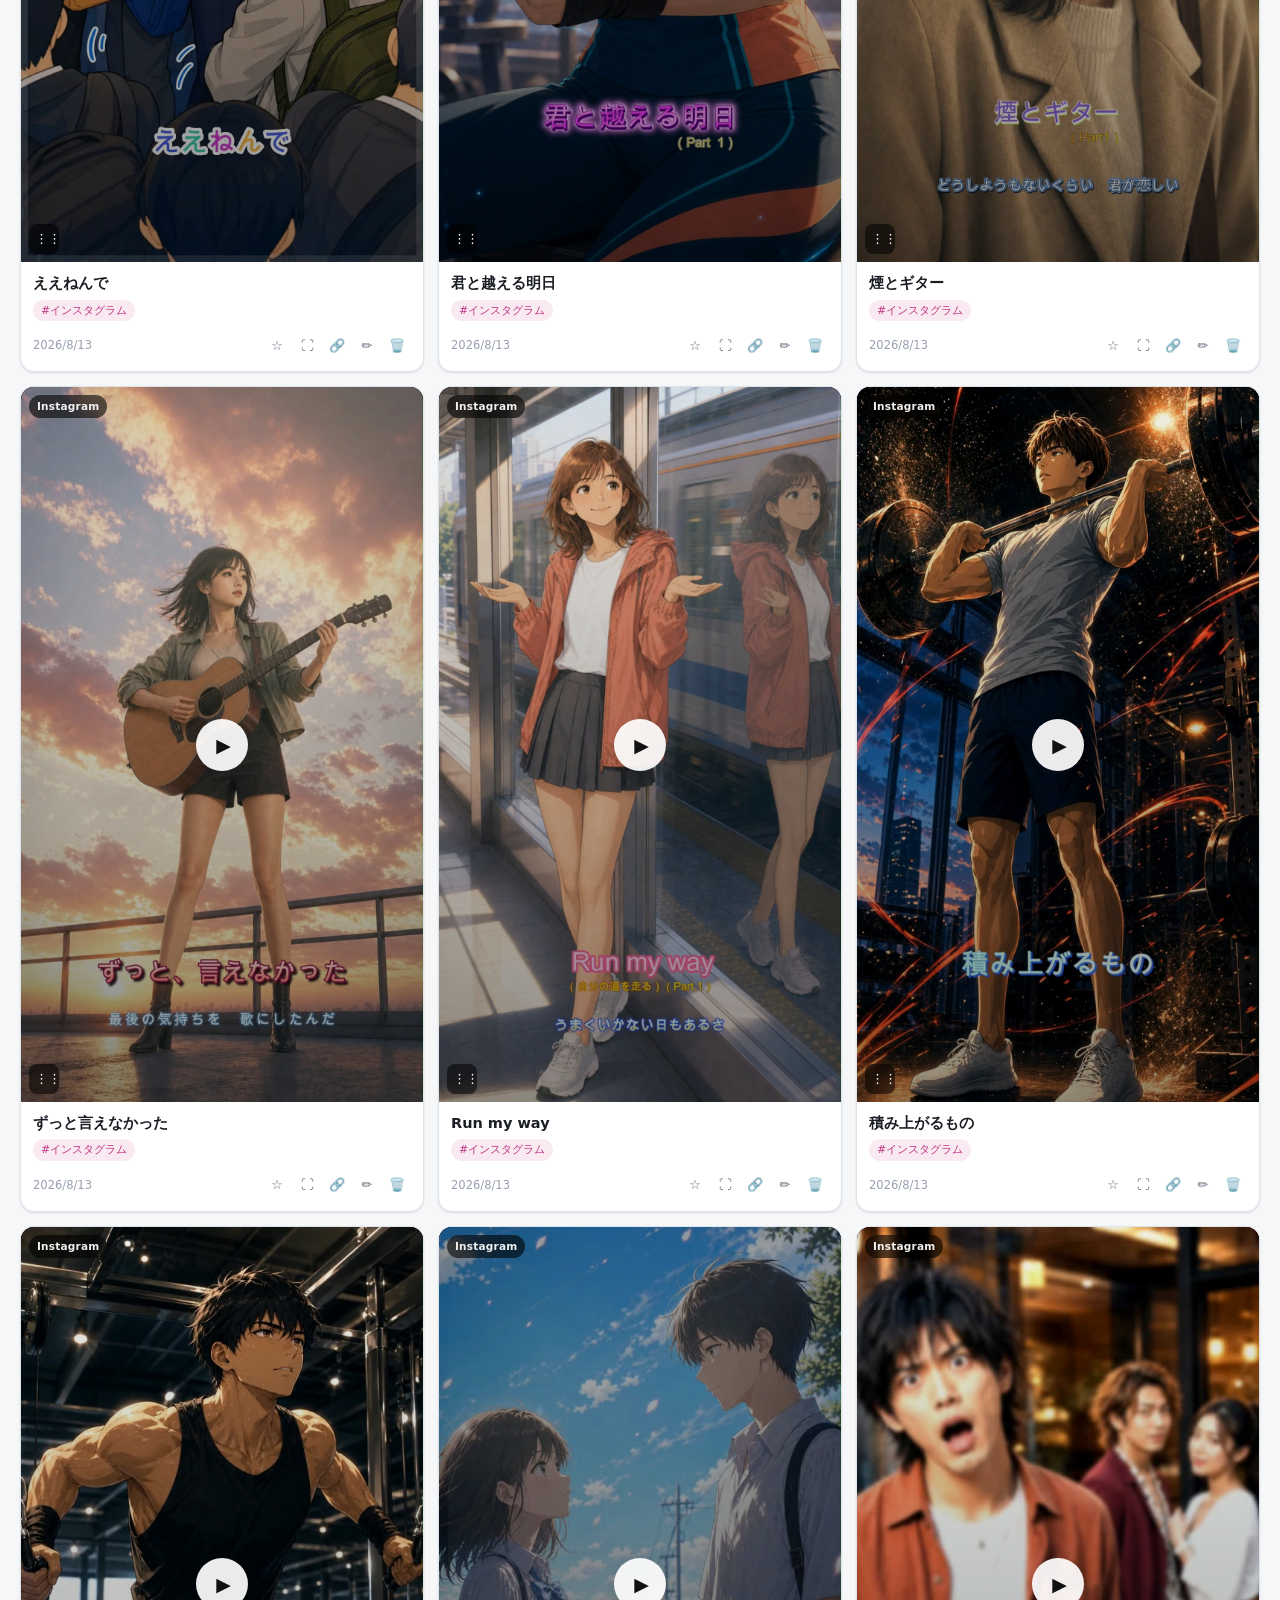
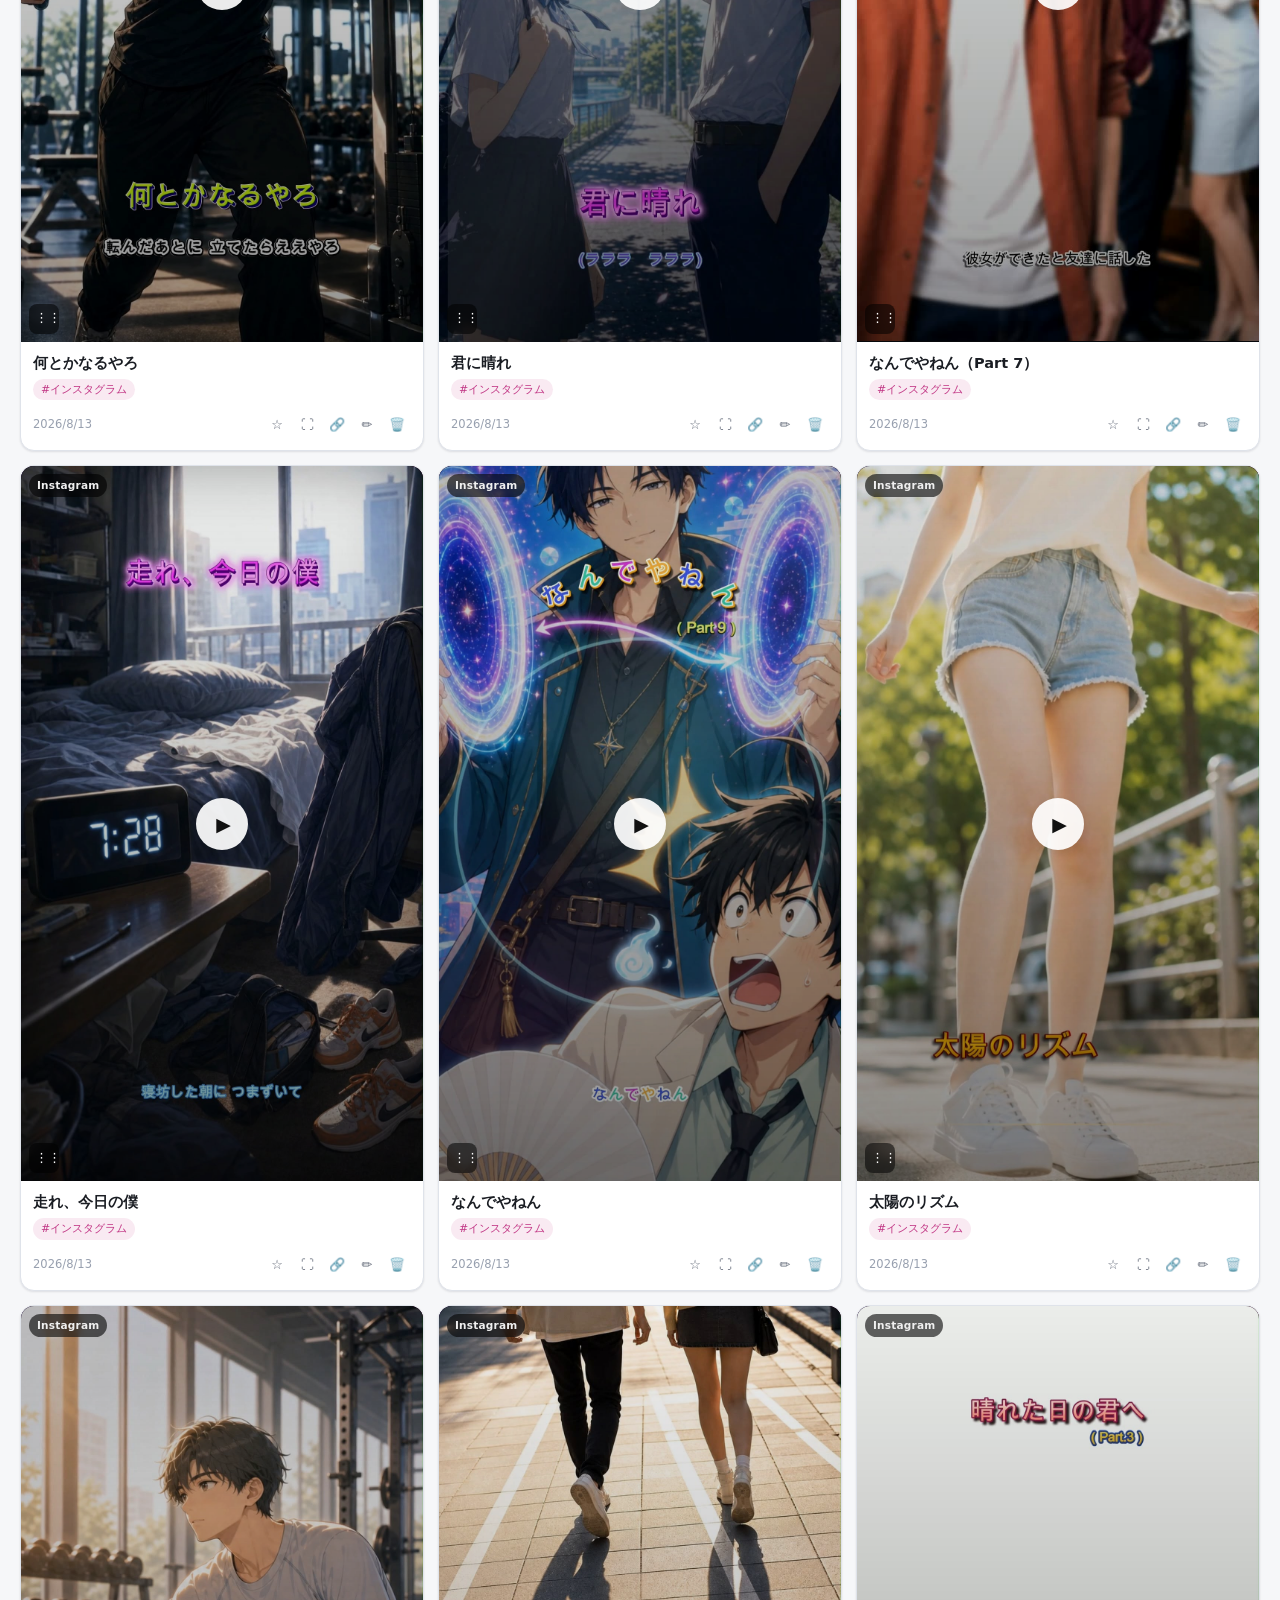
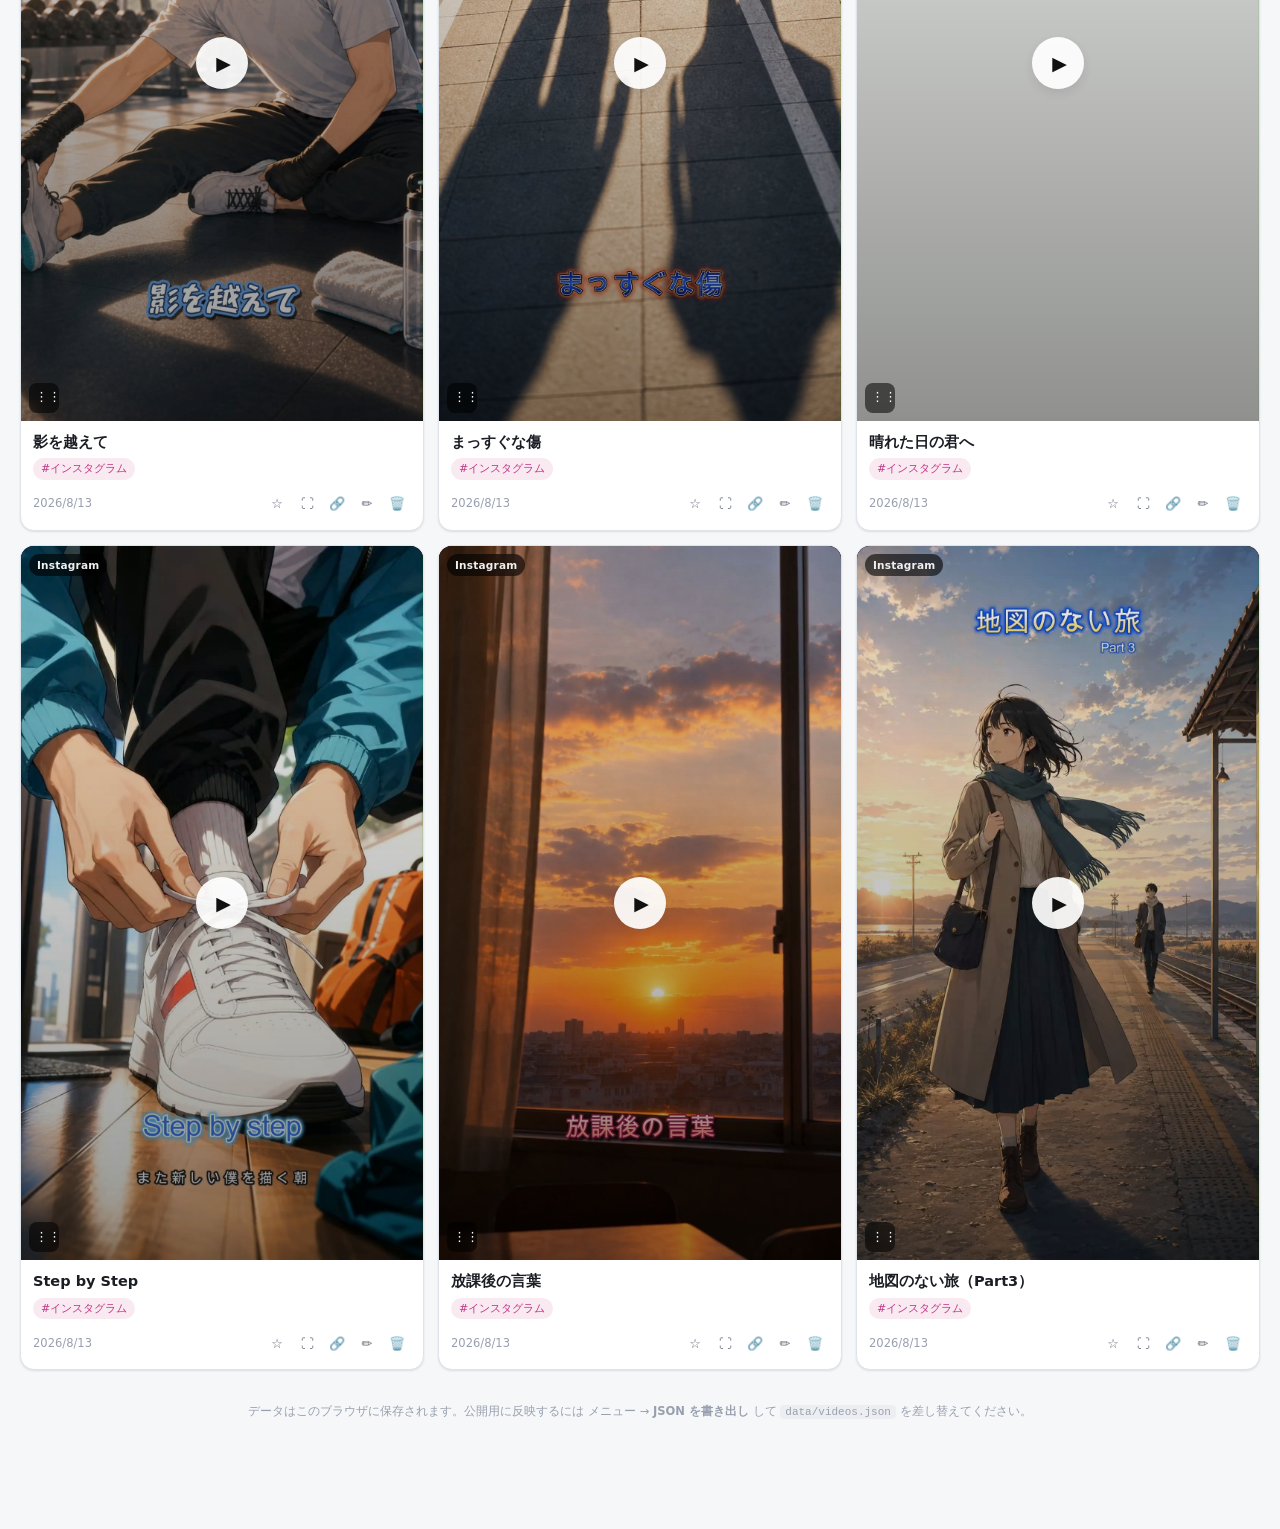
==== commit f5bfeae1: "再生を常に1つだけにする 複数のカードを再生すると同時に鳴っていた。埋め込みはクロスオリジンで 外から停止を指示できないため、確実に止める手段は取り外すことしかない。 プレイヤーをページ内に1つだけ保" ====
--- a/index.html
+++ b/index.html
@@ -231,10 +231,6 @@
 
     <h3 class="menu-head">表示設定</h3>
     <label class="menu-toggle">
-      <input type="checkbox" id="optAutoEmbed">
-      <span>カードで埋め込みを自動読み込み<small>オフだとサムネイルをタップして再生（軽快）</small></span>
-    </label>
-    <label class="menu-toggle">
       <input type="checkbox" id="optShowDesc" checked>
       <span>カードに説明文を表示</span>
     </label>
--- a/style.css
+++ b/style.css
@@ -372,19 +372,21 @@
 .card.drop-after  { box-shadow: 3px 0 0 0 var(--accent), var(--shadow-md); }
 .card.is-selected { border-color: var(--accent); box-shadow: 0 0 0 2px var(--accent); }
 
-/* サムネイル段階は全カード同じ縦横比に揃え、再生を始めたら本来の比率に戻す。
-   （揃えないと 9:16 のカードが行全体を引き伸ばし、他カードに余白ができる） */
+/* カードは常に 9:16。中身の縦横比が違っても切り取らず、全体が収まるように
+   contain で表示する（合わない分は上下または左右に余白が出る）。 */
 .card-media {
   position: relative;
-  background: var(--bg-sunken);
-  aspect-ratio: 4 / 5;
+  background: #0d0f14;
+  aspect-ratio: 9 / 16;
   overflow: hidden;
 }
-.card-media.is-playing { aspect-ratio: var(--ratio, 4 / 5); }
 .card-media img {
+  position: absolute; inset: 0;
   width: 100%; height: 100%;
-  object-fit: cover;
+  object-fit: contain;
   display: block;
+  /* contain の余白部分。これがないと下に敷いたプレースホルダの色が透けて見える */
+  background: #0d0f14;
 }
 .card-media iframe,
 .card-media video {
@@ -504,12 +506,11 @@
 
 /* list view */
 .gallery.view-list .card { flex-direction: row; }
-.gallery.view-list .card-media { width: 148px; flex: none; aspect-ratio: 1 / 1; }
-.gallery.view-list .card-media.is-playing { aspect-ratio: var(--ratio, 1 / 1); }
+.gallery.view-list .card-media { width: 148px; flex: none; aspect-ratio: 9 / 16; }
 .gallery.view-list .card-body { padding: 11px 13px; }
 @media (min-width: 620px) {
   .gallery.view-list { grid-template-columns: 1fr; }
-  .gallery.view-list .card-media { width: 220px; aspect-ratio: 16 / 10; }
+  .gallery.view-list .card-media { width: 200px; }
 }
 
 /* compact view */
@@ -682,18 +683,22 @@
   position: absolute; inset: 56px 12px 84px;
   display: grid; place-items: center;
 }
+/* 拡大表示では本来の縦横比のまま、画面内に全体が収まるようにする */
 .lightbox-inner iframe {
-  width: 100%;
-  max-width: 560px;
+  width: auto;
   height: auto;
+  max-width: min(100%, 560px);
   max-height: 100%;
-  aspect-ratio: var(--ratio, 4 / 5);
+  aspect-ratio: var(--ratio, 9 / 16);
   border: 0; border-radius: 12px;
   background: #000;
 }
 .lightbox-inner video {
+  width: auto;
+  height: auto;
   max-width: 100%;
   max-height: 100%;
+  object-fit: contain;
   border-radius: 12px;
   background: #000;
 }
